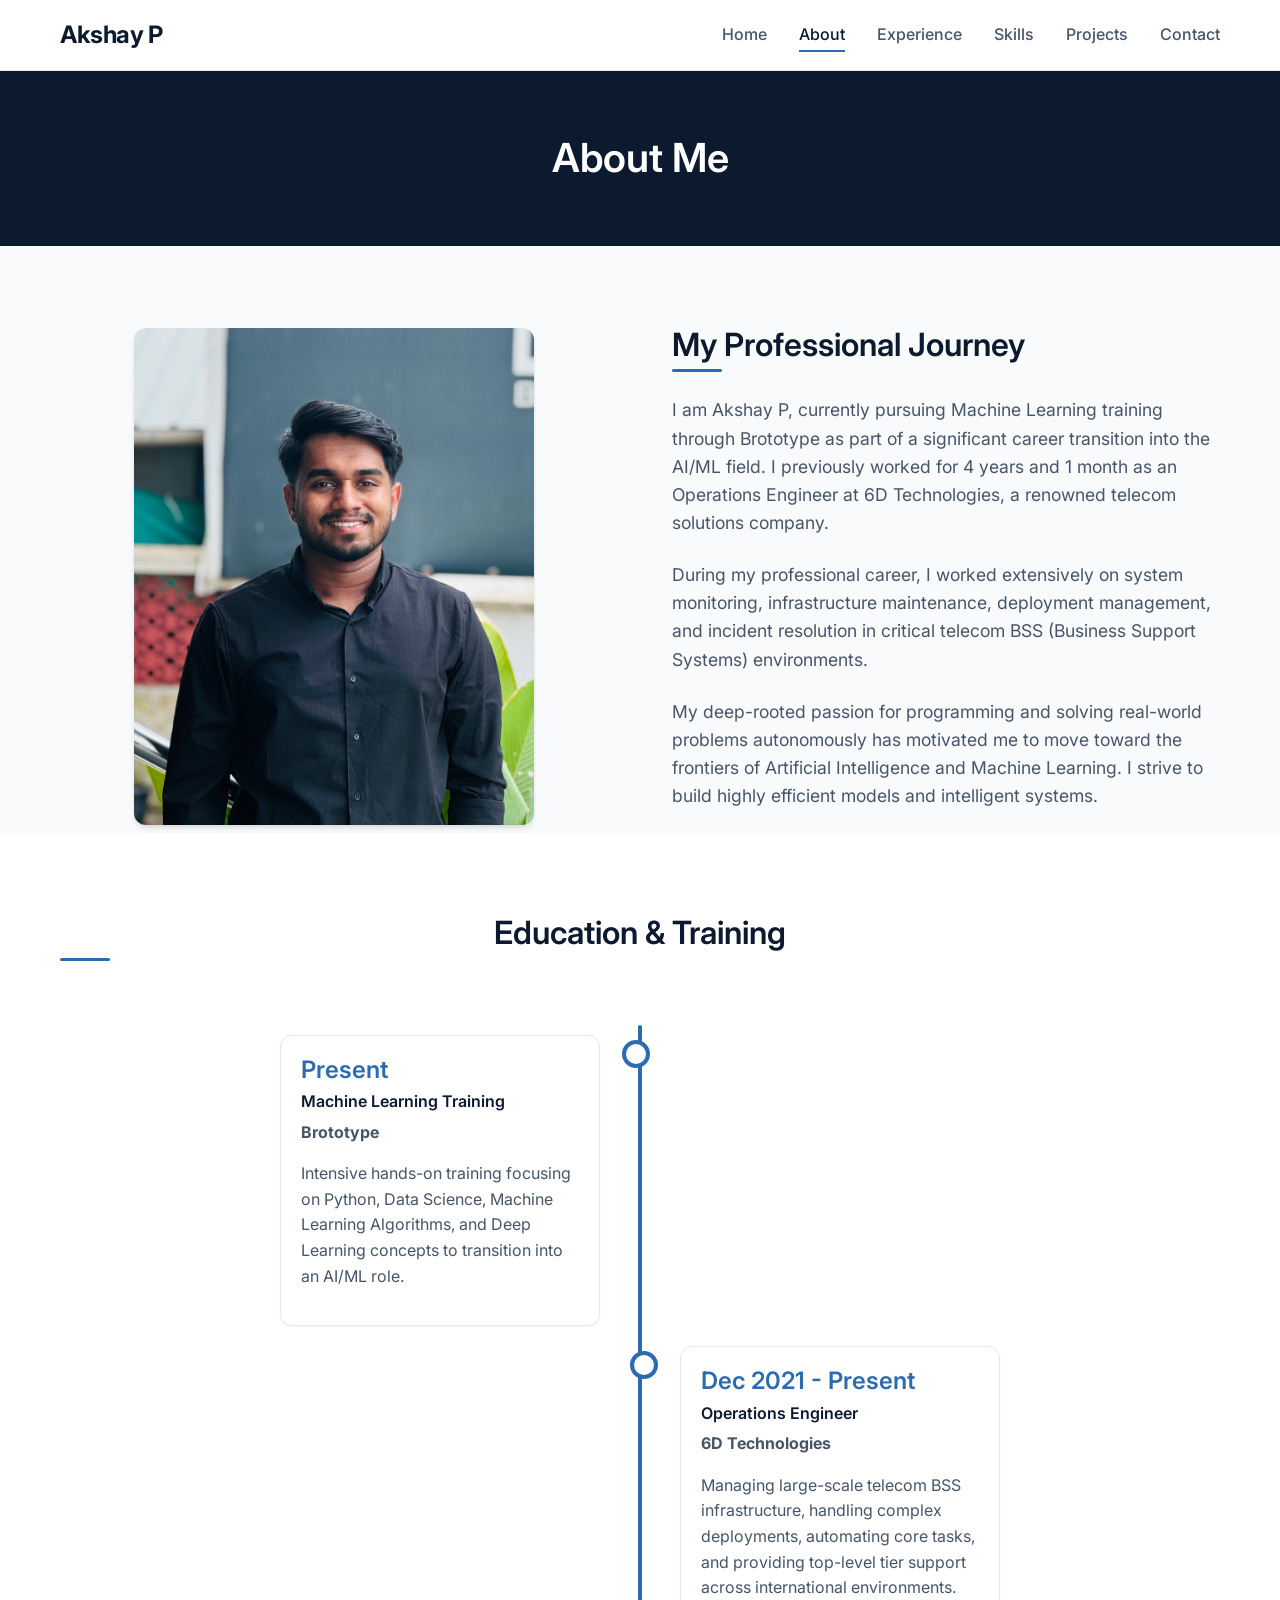
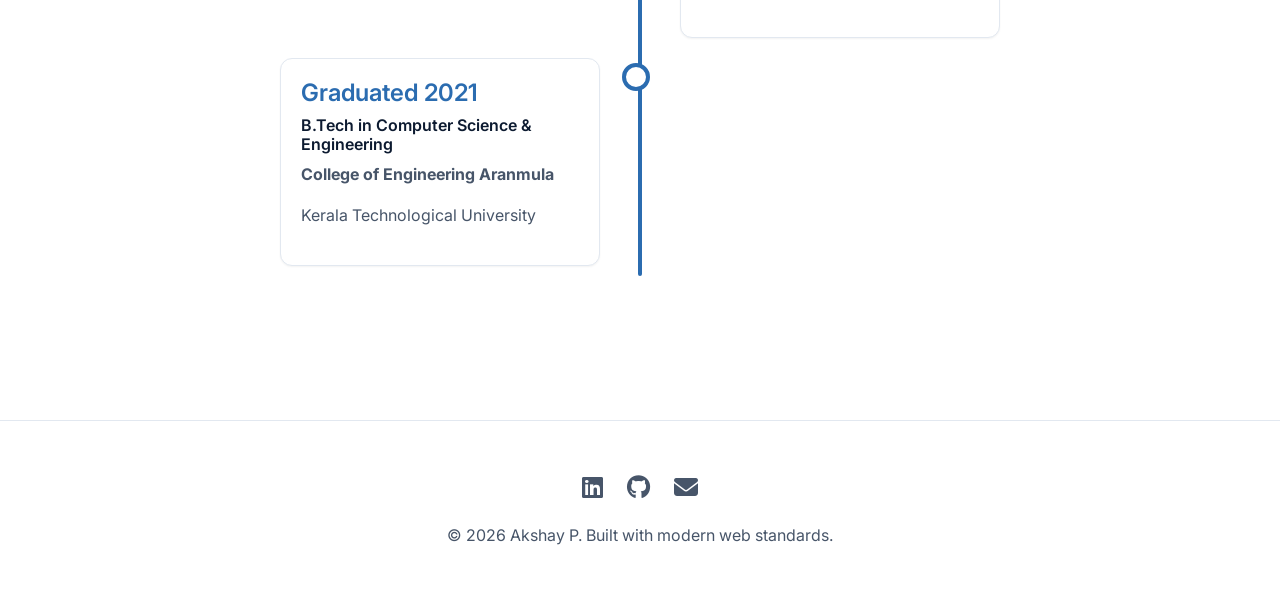
==== about.html @ 06778684 "Initial commit: Portfolio website" ====
<!DOCTYPE html>
<html lang="en">

<head>
  <meta charset="UTF-8">
  <meta name="viewport" content="width=device-width, initial-scale=1.0">
  <title>About | Akshay P</title>
  <meta name="description"
    content="Learn more about Akshay P, an aspiring AI/ML Engineer with telecom operations background.">
  <link rel="stylesheet" href="assets/css/style.css">
  <link rel="stylesheet" href="https://cdnjs.cloudflare.com/ajax/libs/font-awesome/6.4.0/css/all.min.css">
  <style>
    .page-header {
      background-color: var(--primary-color);
      color: #fff;
      padding: 4rem 0;
      text-align: center;
    }

    .page-header h1 {
      color: #fff;
      margin-bottom: 0;
    }

    .bio-section {
      display: flex;
      gap: 4rem;
      align-items: center;
      margin-top: 5rem;
    }

    .bio-image {
      flex: 1;
      text-align: center;
    }

    .bio-image img {
      width: 100%;
      max-width: 400px;
      border-radius: 12px;
      box-shadow: var(--shadow-md);
    }

    .bio-content {
      flex: 1;
    }

    .bio-content p {
      font-size: 1.1rem;
      margin-bottom: 1.5rem;
    }

    /* Timeline */
    .timeline {
      position: relative;
      max-width: 800px;
      margin: 4rem auto;
    }

    .timeline::after {
      content: '';
      position: absolute;
      width: 4px;
      background-color: var(--accent-color);
      top: 0;
      bottom: 0;
      left: 50%;
      margin-left: -2px;
      border-radius: 4px;
    }

    .timeline-item {
      padding: 10px 40px;
      position: relative;
      background-color: inherit;
      width: 50%;
    }

    .timeline-item::after {
      content: '';
      position: absolute;
      width: 20px;
      height: 20px;
      right: -10px;
      background-color: var(--bg-card);
      border: 4px solid var(--accent-color);
      top: 15px;
      border-radius: 50%;
      z-index: 1;
    }

    .left {
      left: 0;
    }

    .right {
      left: 50%;
    }

    .right::after {
      left: -10px;
    }

    .timeline-content {
      padding: 20px;
      background-color: var(--bg-card);
      position: relative;
      border-radius: 12px;
      box-shadow: var(--shadow-sm);
      border: 1px solid var(--border-color);
    }

    .timeline-date {
      color: var(--accent-color);
      font-weight: 600;
      margin-bottom: 0.5rem;
    }

    @media (max-width: 768px) {
      .bio-section {
        flex-direction: column;
      }

      .timeline::after {
        left: 31px;
      }

      .timeline-item {
        width: 100%;
        padding-left: 70px;
        padding-right: 25px;
      }

      .timeline-item::after {
        left: 21px;
      }

      .right {
        left: 0%;
      }
    }
  </style>
</head>

<body>

  <!-- Navigation -->
  <nav class="navbar">
    <div class="container nav-container">
      <a href="index.html" class="logo">Akshay P</a>
      <div class="hamburger">
        <span></span>
        <span></span>
        <span></span>
      </div>
      <ul class="nav-menu">
        <li><a href="index.html" class="nav-link">Home</a></li>
        <li><a href="about.html" class="nav-link">About</a></li>
        <li><a href="experience.html" class="nav-link">Experience</a></li>
        <li><a href="skills.html" class="nav-link">Skills</a></li>
        <li><a href="projects.html" class="nav-link">Projects</a></li>
        <li><a href="contact.html" class="nav-link">Contact</a></li>
      </ul>
    </div>
  </nav>

  <!-- Page Header -->
  <header class="page-header">
    <div class="container">
      <h1 class="fade-in">About Me</h1>
    </div>
  </header>

  <!-- Bio Section -->
  <section class="container bio-section flex-center fade-in">
    <div class="bio-image">
      <img src="assets/images/profile-2.jpeg" alt="Akshay Professional Photo">
    </div>
    <div class="bio-content">
      <h2>My Professional Journey</h2>
      <p>
        I am Akshay P, currently pursuing Machine Learning training through Brototype as part of a significant career
        transition into the AI/ML field. I previously worked for 4 years and 1 month as an Operations Engineer at 6D
        Technologies, a renowned telecom solutions company.
      </p>
      <p>
        During my professional career, I worked extensively on system monitoring, infrastructure maintenance, deployment
        management, and incident resolution in critical telecom BSS (Business Support Systems) environments.
      </p>
      <p>
        My deep-rooted passion for programming and solving real-world problems autonomously has motivated me to move
        toward the frontiers of Artificial Intelligence and Machine Learning. I strive to build highly efficient models
        and intelligent systems.
      </p>
    </div>
  </section>

  <!-- Education Timeline Section -->
  <section style="background-color: #fff;">
    <div class="container py-3">
      <h2 class="text-center fade-in">Education & Training</h2>
      <div class="timeline fade-in">

        <!-- ML Training -->
        <div class="timeline-item left">
          <div class="timeline-content">
            <h3 class="timeline-date">Present</h3>
            <h4>Machine Learning Training</h4>
            <p><strong>Brototype</strong></p>
            <p>Intensive hands-on training focusing on Python, Data Science, Machine Learning Algorithms, and Deep
              Learning concepts to transition into an AI/ML role.</p>
          </div>
        </div>

        <!-- Career -->
        <div class="timeline-item right">
          <div class="timeline-content">
            <h3 class="timeline-date">Dec 2021 - Present</h3>
            <h4>Operations Engineer</h4>
            <p><strong>6D Technologies</strong></p>
            <p>Managing large-scale telecom BSS infrastructure, handling complex deployments, automating core tasks, and
              providing top-level tier support across international environments.</p>
          </div>
        </div>

        <!-- Degree -->
        <div class="timeline-item left">
          <div class="timeline-content">
            <h3 class="timeline-date">Graduated 2021</h3>
            <h4>B.Tech in Computer Science & Engineering</h4>
            <p><strong>College of Engineering Aranmula</strong></p>
            <p>Kerala Technological University</p>
          </div>
        </div>

      </div>
    </div>
  </section>

  <!-- Footer -->
  <footer>
    <div class="container footer-content">
      <div class="social-links">
        <a href="https://www.linkedin.com/in/akshaypramodp" target="_blank" aria-label="LinkedIn"><i
            class="fab fa-linkedin"></i></a>
        <a href="https://github.com/akshaypramodp" target="_blank" aria-label="GitHub"><i class="fab fa-github"></i></a>
        <a href="mailto:akshaypramod107@gmail.com" aria-label="Email"><i class="fas fa-envelope"></i></a>
      </div>
      <p>&copy; 2026 Akshay P. Built with modern web standards.</p>
    </div>
  </footer>

  <script src="assets/js/main.js"></script>
</body>

</html>
---- assets/css/style.css ----
/* Google Fonts: Inter */
@import url('https://fonts.googleapis.com/css2?family=Inter:wght@300;400;500;600;700&display=swap');

/* CSS Variables for Light Theme */
:root {
  --primary-color: #0c1a30; 
  --secondary-color: #1a365d; 
  --accent-color: #2b6cb0;
  --text-primary: #1e293b;
  --text-secondary: #475569;
  --bg-main: #f8fafc;
  --bg-card: #ffffff;
  --border-color: #e2e8f0;
  
  --font-family: 'Inter', sans-serif;
  
  --shadow-sm: 0 1px 2px rgba(0,0,0,0.05);
  --shadow-md: 0 4px 6px -1px rgba(0,0,0,0.1), 0 2px 4px -1px rgba(0,0,0,0.06);
  --shadow-lg: 0 10px 15px -3px rgba(0,0,0,0.1), 0 4px 6px -2px rgba(0,0,0,0.05);
  
  --transition: all 0.3s cubic-bezier(0.4, 0, 0.2, 1);
}

/* Reset and Base Styles */
* {
  margin: 0;
  padding: 0;
  box-sizing: border-box;
}

html {
  scroll-behavior: smooth;
}

body {
  font-family: var(--font-family);
  background-color: var(--bg-main);
  color: var(--text-primary);
  line-height: 1.6;
  padding-top: 70px; /* Space for sticky nav */
}

a {
  text-decoration: none;
  color: var(--accent-color);
  transition: var(--transition);
}

a:hover {
  filter: brightness(1.2);
}

ul {
  list-style: none;
}

img {
  max-width: 100%;
  border-radius: 8px;
}

/* Container */
.container {
  max-width: 1200px;
  margin: 0 auto;
  padding: 0 20px;
}

/* Typography */
h1, h2, h3, h4, h5, h6 {
  font-weight: 600;
  line-height: 1.2;
  margin-bottom: 0.5em;
  color: var(--primary-color);
}

h1 { font-size: 2.5rem; }
h2 { font-size: 2rem; position: relative; padding-bottom: 0.5rem; margin-bottom: 1.5rem; }
h2::after {
  content: '';
  position: absolute;
  left: 0;
  bottom: 0;
  height: 3px;
  width: 50px;
  background-color: var(--accent-color);
  border-radius: 2px;
}
h3 { font-size: 1.5rem; }
p { margin-bottom: 1rem; color: var(--text-secondary); }

/* Navigation Area */
.navbar {
  position: fixed;
  top: 0;
  left: 0;
  width: 100%;
  background: rgba(255, 255, 255, 0.95);
  backdrop-filter: blur(10px);
  z-index: 1000;
  border-bottom: 1px solid var(--border-color);
  transition: var(--transition);
}

.nav-container {
  display: flex;
  justify-content: space-between;
  align-items: center;
  height: 70px;
}

.logo {
  font-size: 1.5rem;
  font-weight: 700;
  color: var(--primary-color);
  letter-spacing: -0.5px;
}

.nav-menu {
  display: flex;
  gap: 2rem;
}

.nav-link {
  color: var(--text-secondary);
  font-weight: 500;
  padding: 0.5rem 0;
  position: relative;
}

.nav-link::after {
  content: '';
  position: absolute;
  bottom: 0;
  left: 0;
  width: 0;
  height: 2px;
  background-color: var(--accent-color);
  transition: var(--transition);
}

.nav-link:hover::after,
.nav-link.active::after {
  width: 100%;
}

.nav-link:hover,
.nav-link.active {
  color: var(--primary-color);
}

/* Hamburger menu (Mobile) */
.hamburger {
  display: none;
  cursor: pointer;
  flex-direction: column;
  gap: 5px;
}
.hamburger span {
  display: block;
  width: 25px;
  height: 3px;
  background-color: var(--primary-color);
  transition: var(--transition);
}

/* Buttons */
.btn {
  display: inline-block;
  padding: 0.75rem 1.5rem;
  border-radius: 6px;
  font-weight: 500;
  text-align: center;
  cursor: pointer;
  border: none;
  transition: var(--transition);
}

.btn-primary {
  background-color: var(--accent-color);
  color: #fff;
}
.btn-primary:hover {
  background-color: var(--secondary-color);
  color: #fff;
  transform: translateY(-2px);
  box-shadow: var(--shadow-md);
}

.btn-secondary {
  background-color: transparent;
  color: var(--accent-color);
  border: 1px solid var(--accent-color);
}
.btn-secondary:hover {
  background-color: rgba(43, 108, 176, 0.05);
  transform: translateY(-2px);
}

/* Layout Utilities & Grids */
.grid {
  display: grid;
  gap: 2rem;
}
.grid-2 { grid-template-columns: repeat(auto-fit, minmax(300px, 1fr)); }
.grid-3 { grid-template-columns: repeat(auto-fit, minmax(250px, 1fr)); }

.flex-center {
  display: flex;
  justify-content: center;
  align-items: center;
}

/* Cards */
.card {
  background: var(--bg-card);
  border: 1px solid var(--border-color);
  border-radius: 12px;
  padding: 1.5rem;
  box-shadow: var(--shadow-sm);
  transition: var(--transition);
  height: 100%;
}

.card:hover {
  box-shadow: var(--shadow-lg);
  transform: translateY(-5px);
  border-color: rgba(43, 108, 176, 0.3);
}

.card-title {
  font-size: 1.2rem;
  margin-bottom: 0.5rem;
  color: var(--primary-color);
}

.card-subtitle {
  font-size: 0.9rem;
  color: var(--accent-color);
  margin-bottom: 1rem;
  font-weight: 500;
}

/* Sections */
section {
  padding: 5rem 0;
}

/* Footer */
footer {
  background-color: #fff;
  border-top: 1px solid var(--border-color);
  padding: 3rem 0;
  text-align: center;
  margin-top: auto;
}

.footer-content {
  display: flex;
  flex-direction: column;
  gap: 1rem;
  align-items: center;
}

.social-links {
  display: flex;
  gap: 1.5rem;
}

.social-links a {
  color: var(--text-secondary);
  font-size: 1.5rem;
}
.social-links a:hover {
  color: var(--accent-color);
  transform: scale(1.1);
}

/* Utilities */
.text-center { text-align: center; }
.mt-1 { margin-top: 1rem; } .mt-2 { margin-top: 2rem; } .mt-3 { margin-top: 3rem; }
.mb-1 { margin-bottom: 1rem; } .mb-2 { margin-bottom: 2rem; } .mb-3 { margin-bottom: 3rem; }

/* Animations */
.fade-in {
  opacity: 0;
  transform: translateY(20px);
  transition: opacity 0.6s ease-out, transform 0.6s ease-out;
}

.fade-in.is-visible {
  opacity: 1;
  transform: translateY(0);
}

/* Media Queries */
@media (max-width: 768px) {
  body { padding-top: 60px; }
  .nav-container { height: 60px; }
  h1 { font-size: 2rem; }
  
  .hamburger { display: flex; }
  
  .nav-menu {
    position: fixed;
    top: 60px;
    left: -100%;
    width: 100%;
    height: calc(100vh - 60px);
    background-color: var(--bg-card);
    flex-direction: column;
    align-items: center;
    justify-content: center;
    transition: 0.4s ease;
    gap: 3rem;
  }
  
  .nav-menu.active {
    left: 0;
  }
}
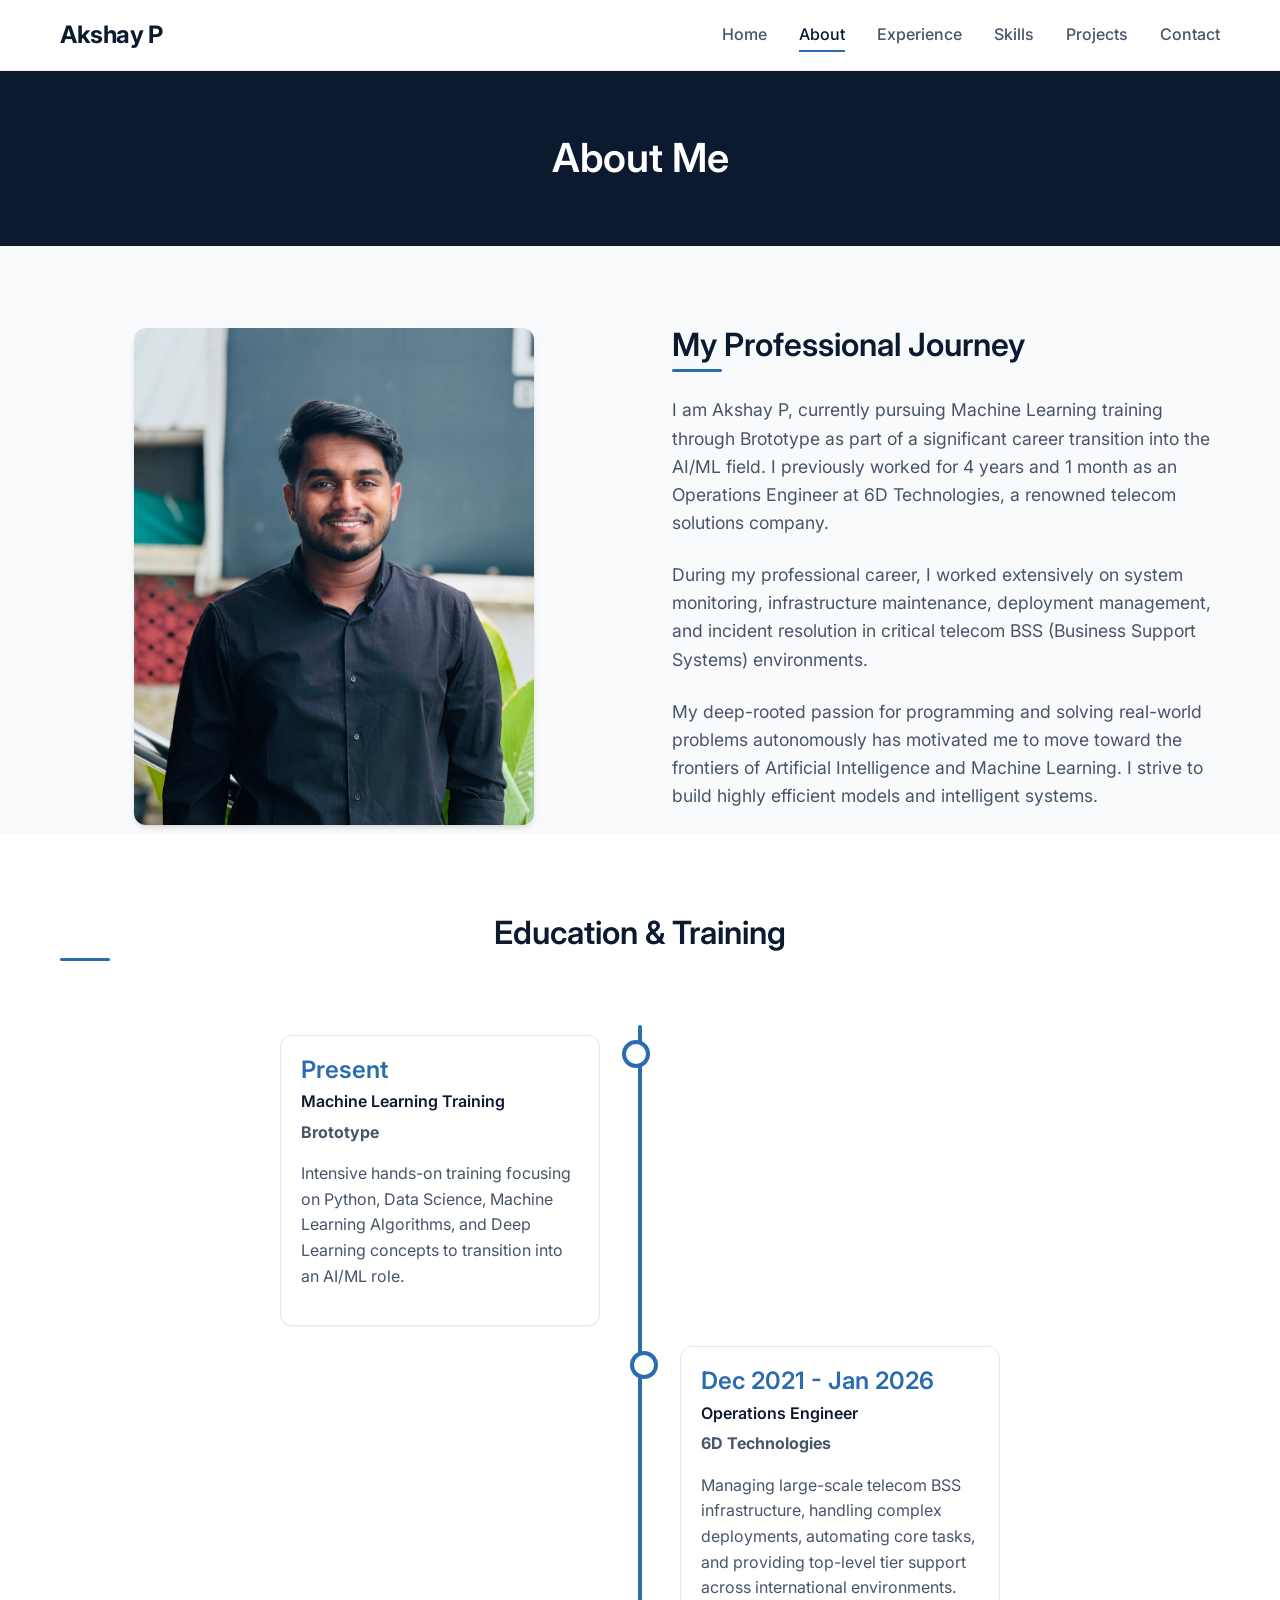
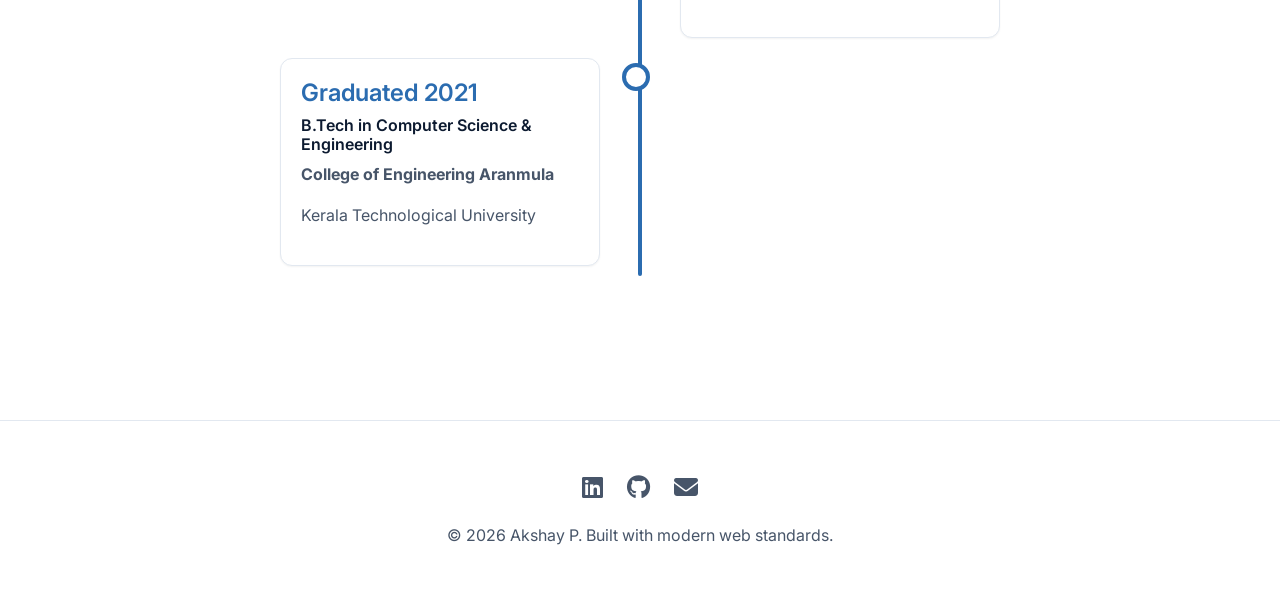
==== commit 2208d3aa: "Portfolio about and experience page changes" ====
--- a/about.html
+++ b/about.html
@@ -215,7 +215,7 @@
         <!-- Career -->
         <div class="timeline-item right">
           <div class="timeline-content">
-            <h3 class="timeline-date">Dec 2021 - Present</h3>
+            <h3 class="timeline-date">Dec 2021 - Jan 2026</h3>
             <h4>Operations Engineer</h4>
             <p><strong>6D Technologies</strong></p>
             <p>Managing large-scale telecom BSS infrastructure, handling complex deployments, automating core tasks, and
@@ -244,7 +244,7 @@
         <a href="https://www.linkedin.com/in/akshaypramodp" target="_blank" aria-label="LinkedIn"><i
             class="fab fa-linkedin"></i></a>
         <a href="https://github.com/akshaypramodp" target="_blank" aria-label="GitHub"><i class="fab fa-github"></i></a>
-        <a href="mailto:akshaypramod107@gmail.com" aria-label="Email"><i class="fas fa-envelope"></i></a>
+        <a href="mailto:akshaypramod107@gmail.com" aria-label="Email" target="_blank"><i class="fas fa-envelope"></i></a>
       </div>
       <p>&copy; 2026 Akshay P. Built with modern web standards.</p>
     </div>
